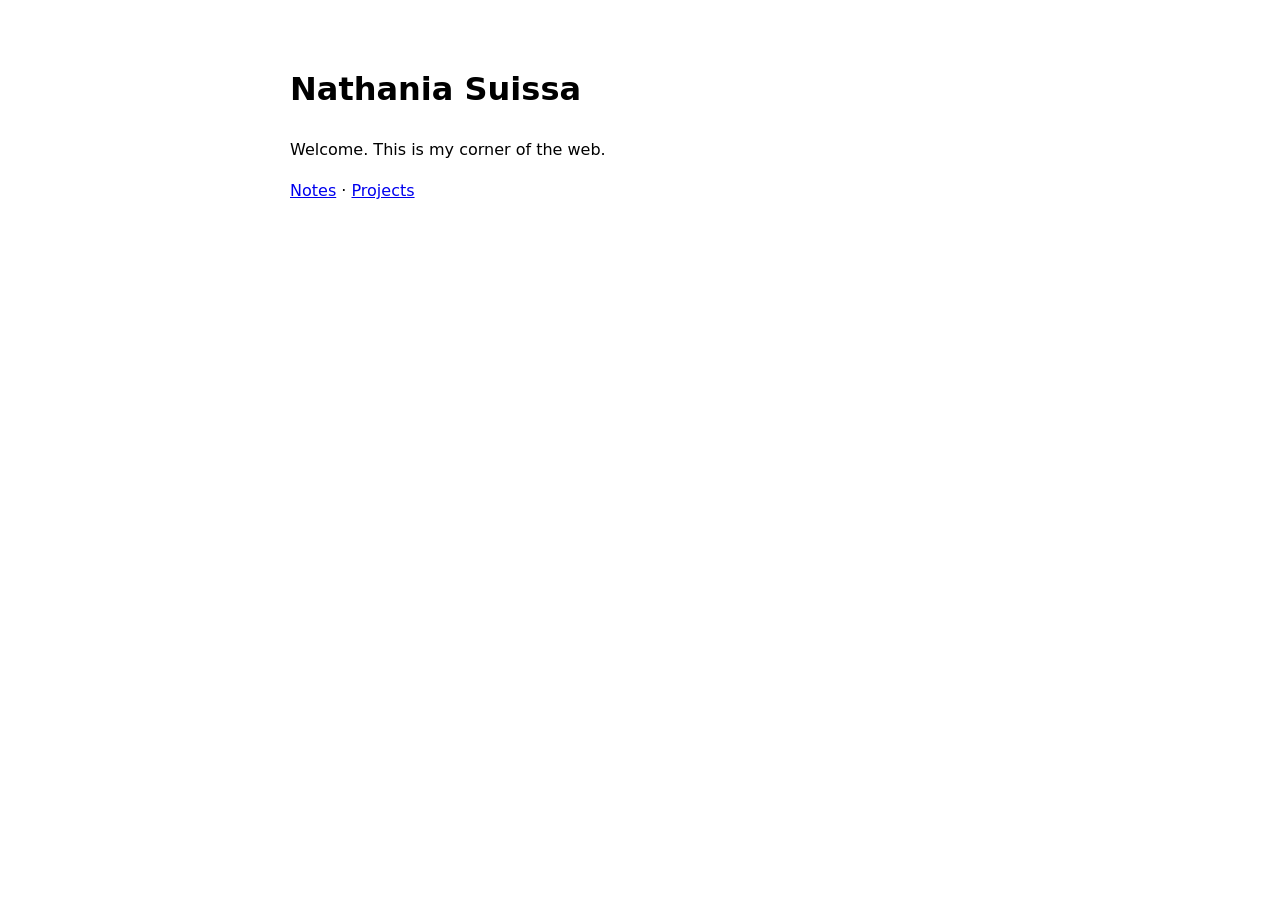
==== index.html @ f7b59b45 "Create index.html" ====
<!DOCTYPE html>
<html lang="en">
<head>
  <meta charset="UTF-8">
  <meta name="viewport" content="width=device-width, initial-scale=1.0">
  <title>Your Name</title>
  <style>
    body {
      max-width: 700px;
      margin: 4rem auto;
      padding: 0 1rem;
      font-family: system-ui, sans-serif;
      line-height: 1.6;
    }
  </style>
</head>

<body>
  <h1>Nathania Suissa</h1>

  <p>
    Welcome. This is my corner of the web.
  </p>

  <p>
    <a href="/notes">Notes</a> ·
    <a href="/projects">Projects</a>
  </p>
</body>
</html>
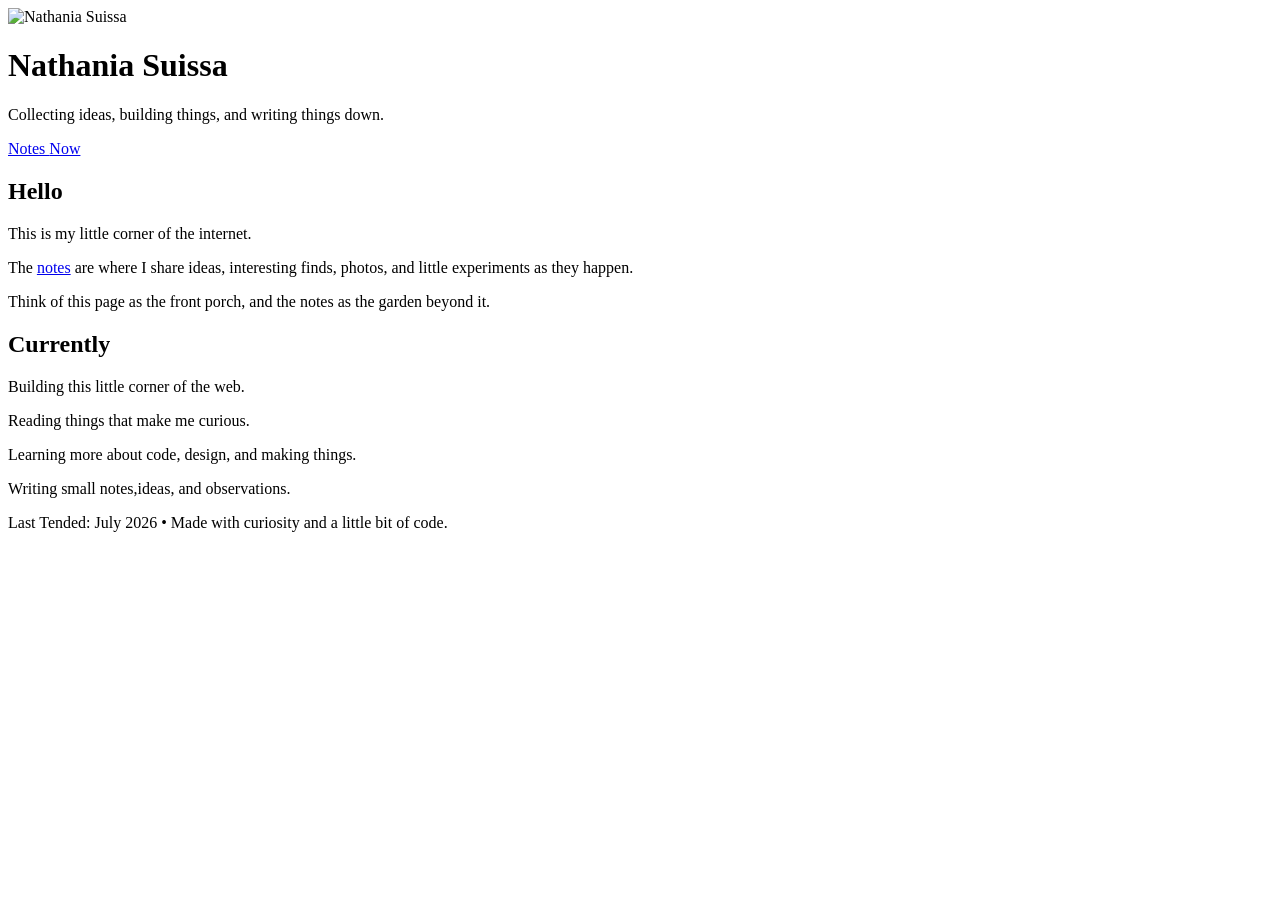
==== commit 982761ef: "Enhance index.html with new layout and metadata Updated the HTML structure with new meta tags, linke" ====
--- a/index.html
+++ b/index.html
@@ -1,30 +1,109 @@
 <!DOCTYPE html>
 <html lang="en">
+
 <head>
-  <meta charset="UTF-8">
-  <meta name="viewport" content="width=device-width, initial-scale=1.0">
-  <title>Your Name</title>
-  <style>
-    body {
-      max-width: 700px;
-      margin: 4rem auto;
-      padding: 0 1rem;
-      font-family: system-ui, sans-serif;
-      line-height: 1.6;
-    }
-  </style>
+    <meta charset="UTF-8">
+    <meta name="viewport" content="width=device-width, initial-scale=1.0">
+
+    <meta name="description" content="Nathania Suissa — building things, learning things, and writing things down">
+    <link rel="stylesheet" href="style.css">
+    <title>Nathania Suissa</title>
+    <!-- Google Fonts -->
+    <link rel="preconnect" href="https://fonts.googleapis.com">
+    <link rel="preconnect" href="https://fonts.gstatic.com" crossorigin>
+    <link
+        href="https://fonts.googleapis.com/css2?family=Fraunces:wght@500;700&family=Inter:wght@400;500;600&display=swap"
+        rel="stylesheet">
+    <link rel="icon" href="images/favicon.png" type="image/png">
 </head>
 
 <body>
-  <h1>Nathania Suissa</h1>
 
-  <p>
-    Welcome. This is my corner of the web.
-  </p>
+    <main class=" container">
 
-  <p>
-    <a href="/notes">Notes</a> ·
-    <a href="/projects">Projects</a>
-  </p>
+        <header>
+            <img class="profile-photo" src="images/B55D73BA-E800-40F6-A9EE-D1515486E757.jpeg" alt="Nathania Suissa">
+            <h1>
+                Nathania Suissa
+            </h1>
+
+            <p class="intro">
+                Collecting ideas, building things, and writing things down.
+            </p>
+
+        </header>
+
+        <nav class="navigation">
+
+            <a href="https://notes.nathania-suissa.com">
+                Notes
+            </a>
+
+            <a href="/now.html">
+                Now
+            </a>
+
+        </nav>
+
+
+        <section class="card">
+
+            <h2>Hello</h2>
+
+            <p>
+                This is my little corner of the internet.
+
+            <p>
+                The <a href="https://notes.nathania-suissa.com">notes</a> are where I share ideas,
+                interesting finds, photos, and little experiments
+                as they happen.
+            </p>
+
+            <p>
+                Think of this page as the front porch,
+                and the notes as the garden beyond it.
+            </p>
+            </p>
+
+        </section>
+
+        <section class="currently">
+
+            <h2>Currently</h2>
+
+            <p>
+                <span class="label">Building</span>
+                this little corner of the web.
+            </p>
+
+            <p>
+                <span class="label">Reading</span>
+                things that make me curious.
+            </p>
+
+            <p>
+                <span class="label">Learning</span>
+                more about code, design, and making things.
+            </p>
+
+            <p>
+                <span class="label">Writing</span>
+                small notes,ideas, and observations.
+            </p>
+
+        </section>
+
+
+        <footer>
+
+            <p>
+                Last Tended: July 2026 • Made with curiosity and a little bit of code.
+            </p>
+
+        </footer>
+
+    </main>
+
 </body>
+
 </html>
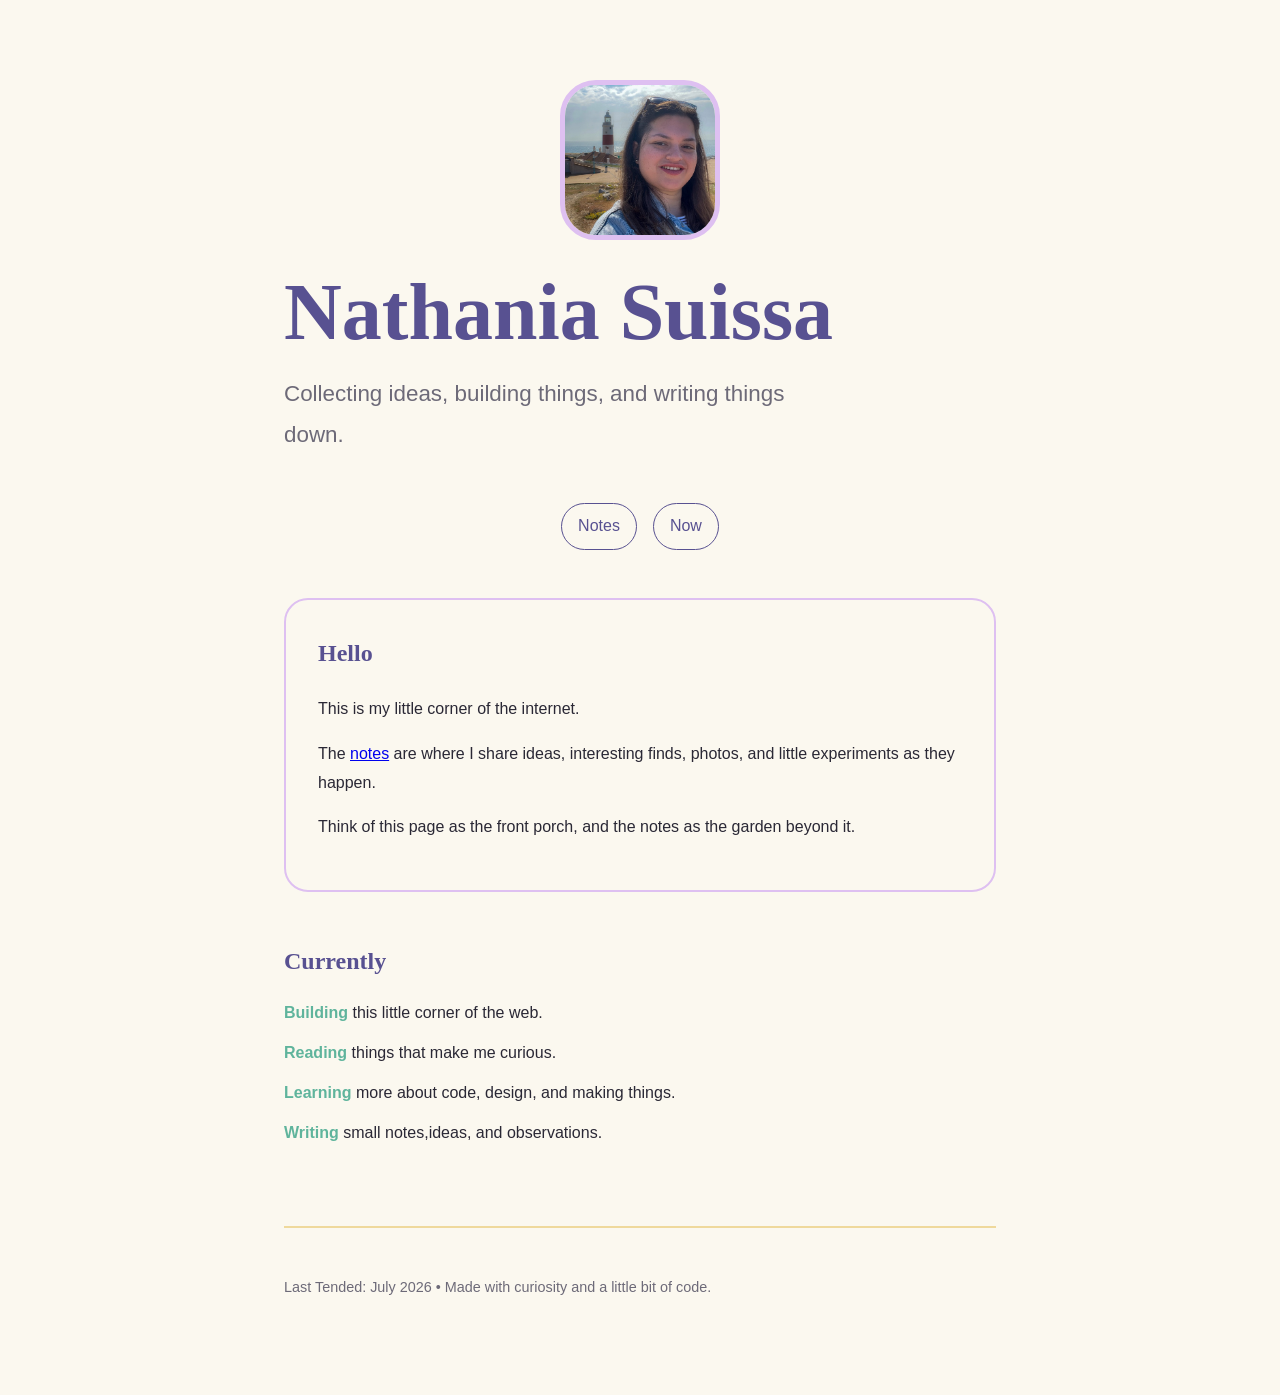
==== commit 8e1f4dee: "Add canonical link to index.html" ====
--- a/index.html
+++ b/index.html
@@ -4,8 +4,8 @@
 <head>
     <meta charset="UTF-8">
     <meta name="viewport" content="width=device-width, initial-scale=1.0">
-
     <meta name="description" content="Nathania Suissa — building things, learning things, and writing things down">
+    <link rel="canonical" href="https://nathania-suissa.com/">
     <link rel="stylesheet" href="style.css">
     <title>Nathania Suissa</title>
     <!-- Google Fonts -->
--- a/style.css
+++ b/style.css
@@ -0,0 +1,257 @@
+:root {
+
+    --paper: #FBF8EF;
+    --gold: #EFD99C;
+    --lavender: #DEC0F1;
+    --indigo: #585191;
+    --teal: #5FB49C;
+
+    --text: #2A2835;
+    --muted: #6D6A78;
+
+}
+
+
+* {
+    box-sizing: border-box;
+}
+
+
+body {
+
+    margin: 0;
+
+    background: var(--paper);
+
+    color: var(--text);
+
+    font-family: "Inter", sans-serif;
+
+    line-height: 1.8;
+
+}
+
+
+.container {
+
+    max-width: 760px;
+
+    margin: auto;
+
+    padding: 5rem 1.5rem;
+
+}
+
+
+/* Profile */
+
+.profile-photo {
+
+    width: 160px;
+
+    height: 160px;
+
+    object-fit: cover;
+
+    border-radius: 36px;
+
+    border: 5px solid var(--lavender);
+
+    display: block;
+
+    margin: 0 auto 2rem;
+
+}
+
+
+/* Header */
+
+header {
+
+    margin-bottom: 2rem;
+
+}
+
+
+h1 {
+
+    font-family: "Fraunces", serif;
+
+    color: var(--indigo);
+
+    font-size: clamp(3rem, 8vw, 5rem);
+
+    margin: .8rem 0;
+
+    line-height: 1;
+
+}
+
+
+.intro {
+
+    font-size: 1.4rem;
+
+    color: var(--muted);
+
+    max-width: 32rem;
+
+}
+
+
+
+/* Navigation */
+
+.navigation {
+
+    display: flex;
+
+    justify-content: center;
+
+    gap: 1rem;
+
+    margin: 3rem 0;
+
+    flex-wrap: wrap;
+
+}
+
+
+.navigation a {
+
+    color: var(--indigo);
+
+    text-decoration: none;
+
+    border: 1.5px solid var(--indigo);
+
+    padding: .5rem 1rem;
+
+    border-radius: 999px;
+
+    transition: .25s;
+
+    font-weight: 500;
+
+}
+
+
+.navigation a:hover {
+
+    background: var(--teal);
+
+    border-color: var(--teal);
+
+    color: white;
+
+    transform: translateY(-2px);
+
+}
+
+
+
+/* Welcome card */
+
+.card {
+
+    background: transparent;
+    border: 2px solid var(--lavender);
+
+    padding: 2rem;
+
+    border-radius: 24px;
+
+    margin-bottom: 3rem;
+
+}
+
+
+.card h2 {
+
+    margin-top: 0;
+
+    font-family: "Fraunces", serif;
+
+    color: var(--indigo);
+
+}
+
+
+
+/* Sections */
+
+section {
+
+    margin-bottom: 3rem;
+
+}
+
+
+section h2 {
+
+    font-family: "Fraunces", serif;
+
+    color: var(--indigo);
+
+}
+
+.label {
+
+    font-family: "Inter", sans-serif;
+    font-weight: 600;
+    color: var(--teal);
+
+
+}
+
+
+/* Currently */
+
+.currently {
+    margin-top: 3rem;
+}
+
+.currently h2 {
+    margin-bottom: 1rem;
+}
+
+.currently p {
+    margin: 0 0 .8rem;
+    line-height: 1.7;
+}
+
+
+
+
+/* Lists */
+
+ul {
+
+    padding-left: 1.3rem;
+
+}
+
+
+li {
+
+    margin-bottom: .75rem;
+
+}
+
+
+
+/* Footer */
+
+footer {
+
+    margin-top: 5rem;
+
+    padding-top: 2rem;
+
+    border-top: 2px solid var(--gold);
+
+    color: var(--muted);
+
+    font-size: .9rem;
+
+}
